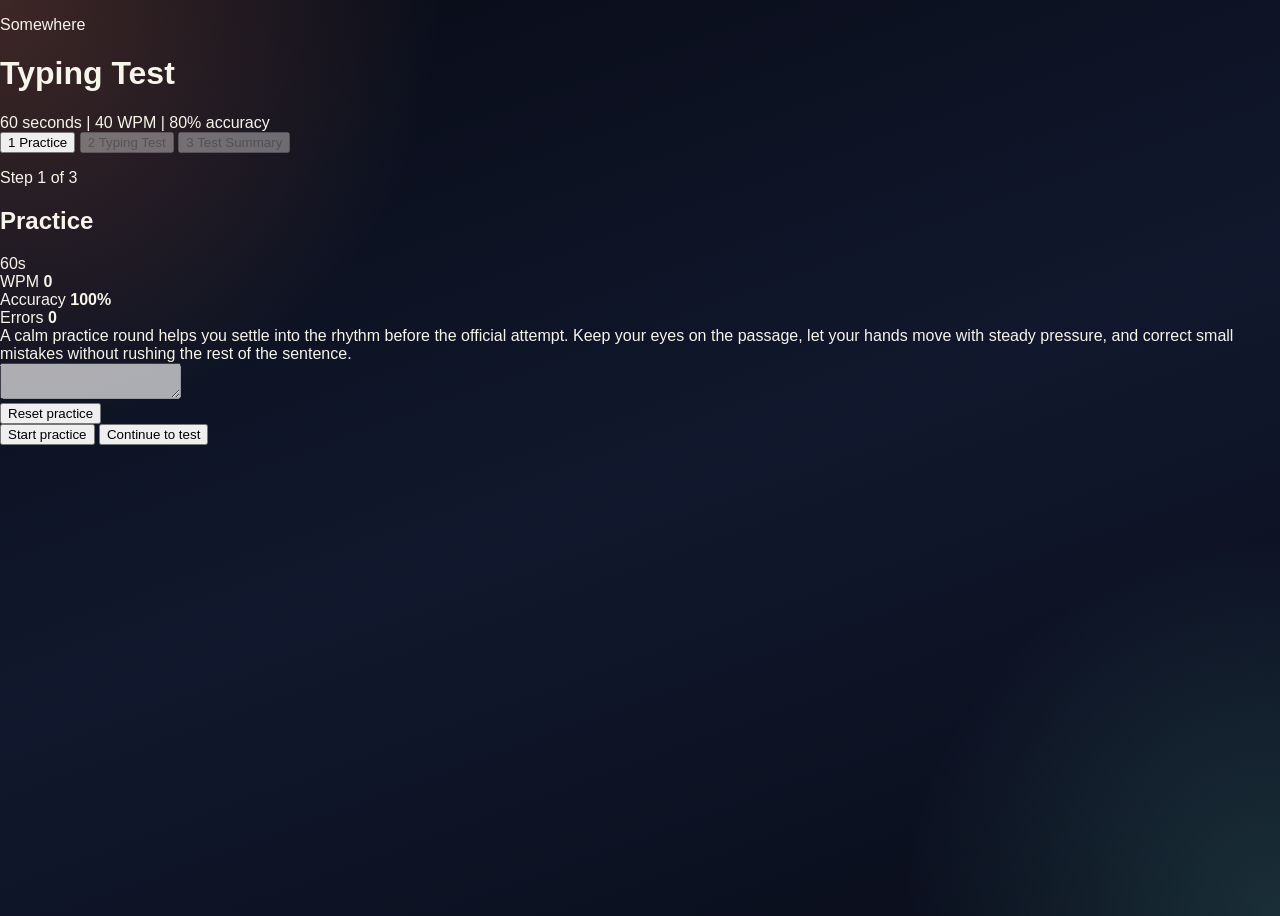
==== index.html @ 54fb6494 "major update on the interface interaction and ui" ====
<!DOCTYPE html>
<html lang="en">
<head>
    <meta charset="UTF-8">
    <meta name="viewport" content="width=device-width, initial-scale=1.0">
    <title>Somewhere Typing Test</title>
    <link rel="stylesheet" type="text/css" href="style.css">
</head>
<body>
    <main class="assessment-shell">
        <header class="app-header">
            <div>
                <p class="brand-mark">Somewhere</p>
                <h1>Typing Test</h1>
            </div>
            <div class="attempt-pill">60 seconds | 40 WPM | 80% accuracy</div>
        </header>

        <nav class="stepper" aria-label="Assessment progress">
            <button class="step" type="button" data-step-target="0">
                <span class="step-number">1</span>
                <span class="step-label">Practice</span>
            </button>
            <button class="step" type="button" data-step-target="1">
                <span class="step-number">2</span>
                <span class="step-label">Typing Test</span>
            </button>
            <button class="step" type="button" data-step-target="2">
                <span class="step-number">3</span>
                <span class="step-label">Test Summary</span>
            </button>
        </nav>

        <section class="panel" data-step="0">
            <div class="panel-heading with-actions">
                <div>
                    <p class="section-kicker">Step 1 of 3</p>
                    <h2>Practice</h2>
                </div>
                <div class="timer-chip"><span id="practiceTime">60</span>s</div>
            </div>

            <div class="metrics-grid compact">
                <div class="metric">
                    <span>WPM</span>
                    <strong id="practiceWpm">0</strong>
                </div>
                <div class="metric">
                    <span>Accuracy</span>
                    <strong id="practiceAccuracy">100%</strong>
                </div>
                <div class="metric">
                    <span>Errors</span>
                    <strong id="practiceErrors">0</strong>
                </div>
            </div>

            <div class="typing-layout">
                <div class="passage" id="practicePassage" aria-label="Practice passage"></div>
                <textarea id="practiceInput" spellcheck="false" autocomplete="off" autocorrect="off" autocapitalize="off" disabled></textarea>
            </div>

            <div class="button-row split">
                <button class="secondary-btn" type="button" id="resetPractice">Reset practice</button>
                <div class="cluster">
                    <button class="primary-btn" type="button" id="startPractice">Start practice</button>
                    <button class="primary-btn" type="button" data-next>Continue to test</button>
                </div>
            </div>
        </section>

        <section class="panel" data-step="1" hidden>
            <div class="panel-heading with-actions">
                <div>
                    <p class="section-kicker">Step 2 of 3</p>
                    <h2>Typing Test</h2>
                </div>
                <div class="timer-chip official"><span id="testTime">60</span>s</div>
            </div>

            <div class="metrics-grid">
                <div class="metric">
                    <span>Net WPM</span>
                    <strong id="testWpm">0</strong>
                </div>
                <div class="metric">
                    <span>Accuracy</span>
                    <strong id="testAccuracy">100%</strong>
                </div>
                <div class="metric">
                    <span>Errors</span>
                    <strong id="testErrors">0</strong>
                </div>
                <div class="metric">
                    <span>Typed</span>
                    <strong id="testTyped">0</strong>
                </div>
            </div>

            <div class="progress-track" aria-hidden="true">
                <div id="testProgress" class="progress-fill"></div>
            </div>

            <div class="typing-layout official-test">
                <div class="passage" id="testPassage" aria-label="Official test passage"></div>
                <textarea id="testInput" spellcheck="false" autocomplete="off" autocorrect="off" autocapitalize="off" disabled></textarea>
            </div>

            <div class="button-row split">
                <button class="secondary-btn" type="button" data-back>Back to practice</button>
                <div class="cluster">
                    <button class="primary-btn" type="button" id="startTest">Start test</button>
                    <button class="primary-btn" type="button" id="viewSummary" disabled>View summary</button>
                </div>
            </div>
        </section>

        <section class="panel" data-step="2" hidden>
            <div class="panel-heading">
                <p class="section-kicker">Step 3 of 3</p>
                <h2>Test Summary</h2>
            </div>

            <div class="summary-status" id="summaryStatus">
                Complete the official test to generate a result.
            </div>

            <dl class="summary-grid">
                <div>
                    <dt>Net WPM</dt>
                    <dd id="summaryWpm">-</dd>
                </div>
                <div>
                    <dt>Accuracy</dt>
                    <dd id="summaryAccuracy">-</dd>
                </div>
                <div>
                    <dt>Errors</dt>
                    <dd id="summaryErrors">-</dd>
                </div>
                <div>
                    <dt>Time used</dt>
                    <dd id="summaryTime">-</dd>
                </div>
                <div>
                    <dt>Result date</dt>
                    <dd id="summaryDate">-</dd>
                </div>
            </dl>

            <div class="button-row split">
                <button class="secondary-btn" type="button" id="newAssessment">New assessment</button>
                <button class="primary-btn" type="button" id="printSummary">Print result</button>
            </div>
        </section>
    </main>

    <script src="typing.js"></script>
</body>
</html>
---- style.css ----
:root {
    --bg: #0d1020;
    --panel: rgba(13, 19, 37, 0.78);
    --panel-strong: rgba(11, 17, 33, 0.92);
    --border: rgba(160, 179, 214, 0.18);
    --text: #f7f4ea;
    --muted: #a8b1c7;
    --accent: #ff8a5b;
    --accent-soft: #ffd8b7;
    --cyan: #70e1d0;
    --danger: #ff6b6b;
    --success: #83d483;
    --shadow: 0 24px 70px rgba(0, 0, 0, 0.35);
}

* {
    box-sizing: border-box;
}

body {
    margin: 0;
    min-height: 100vh;
    font-family: "Space Grotesk", sans-serif;
    color: var(--text);
    background:
        radial-gradient(circle at top left, rgba(255, 138, 91, 0.22), transparent 28%),
        radial-gradient(circle at bottom right, rgba(112, 225, 208, 0.16), transparent 24%),
        linear-gradient(160deg, #080b16 0%, #11182d 52%, #090d1a 100%);
}

.app_shell {
    width: min(1180px, calc(100% - 32px));
    margin: 0 auto;
    padding: 48px 0 64px;
    display: grid;
    grid-template-columns: 0.9fr 1.1fr;
    gap: 28px;
    align-items: start;
}

.hero_panel,
.container {
    border: 1px solid var(--border);
    border-radius: 28px;
    background: var(--panel);
    backdrop-filter: blur(18px);
    box-shadow: var(--shadow);
}

.hero_panel {
    padding: 36px;
    position: sticky;
    top: 24px;
    overflow: hidden;
}

.hero_panel::after {
    content: "";
    position: absolute;
    inset: auto -40px -60px auto;
    width: 220px;
    height: 220px;
    border-radius: 50%;
    background: radial-gradient(circle, rgba(255, 138, 91, 0.28), transparent 68%);
    pointer-events: none;
}

.eyebrow,
.panel_label,
.quote_prompt,
.input_label,
.helper_text,
.header_text,
.status_badge {
    letter-spacing: 0.08em;
    text-transform: uppercase;
}

.eyebrow,
.panel_label,
.quote_prompt,
.input_label,
.helper_text,
.header_text {
    color: var(--muted);
}

.eyebrow,
.panel_label {
    font-size: 0.78rem;
    margin: 0 0 14px;
}

.heading {
    margin: 0;
    font-size: clamp(2.8rem, 5vw, 4.8rem);
    line-height: 0.95;
    max-width: 10ch;
}

.subheading {
    margin: 22px 0 0;
    font-size: 1.06rem;
    line-height: 1.7;
    max-width: 46ch;
    color: #d6dbeb;
}

.container {
    padding: 28px;
}

.test_topbar,
.action_row,
.results_header {
    display: flex;
    align-items: center;
    justify-content: space-between;
    gap: 16px;
}

.panel_title {
    margin: 0;
    font-size: 1.7rem;
}

.status_badge {
    padding: 12px 16px;
    border-radius: 999px;
    font-size: 0.74rem;
    font-weight: 700;
    color: #1d233a;
    background: linear-gradient(135deg, var(--accent-soft), #fff5dc);
}

.header {
    margin-top: 24px;
    display: grid;
    grid-template-columns: repeat(5, minmax(0, 1fr));
    gap: 14px;
}

.stat_card {
    padding: 18px;
    min-height: 114px;
    border-radius: 22px;
    background: linear-gradient(180deg, rgba(255, 255, 255, 0.06), rgba(255, 255, 255, 0.02));
    border: 1px solid rgba(255, 255, 255, 0.08);
}

.header_text {
    font-size: 0.72rem;
    font-weight: 700;
}

.curr_time,
.curr_errors,
.curr_accuracy,
.curr_cpm,
.curr_wpm {
    margin-top: 18px;
    font-family: "IBM Plex Mono", monospace;
    font-size: clamp(1.9rem, 3vw, 2.5rem);
    font-weight: 600;
}

.timer .curr_time {
    color: var(--accent-soft);
}

.accuracy .curr_accuracy {
    color: var(--cyan);
}

.errors .curr_errors {
    color: #ffb3b3;
}

.wpm .curr_wpm,
.cpm .curr_cpm {
    color: #f8e49a;
}

.progress_track {
    margin-top: 18px;
    width: 100%;
    height: 10px;
    border-radius: 999px;
    background: rgba(255, 255, 255, 0.08);
    overflow: hidden;
}

.progress_fill {
    width: 0%;
    height: 100%;
    border-radius: inherit;
    background: linear-gradient(90deg, var(--cyan), var(--accent));
    transition: width 0.25s ease;
}

.quote_panel {
    margin-top: 22px;
    padding: 22px;
    border-radius: 24px;
    background: var(--panel-strong);
    border: 1px solid rgba(255, 255, 255, 0.06);
}

.quote_prompt {
    margin: 0 0 12px;
    font-size: 0.72rem;
}

.quote {
    min-height: 148px;
    font-size: clamp(1.05rem, 2vw, 1.35rem);
    line-height: 1.9;
    color: #f8f6ef;
}

.input_label {
    display: inline-block;
    margin-top: 22px;
    font-size: 0.72rem;
    font-weight: 700;
}

.input_area {
    width: 100%;
    min-height: 180px;
    margin-top: 10px;
    padding: 20px 22px;
    border: 1px solid rgba(255, 255, 255, 0.12);
    border-radius: 24px;
    background: rgba(244, 238, 224, 0.95);
    color: #1c2233;
    font: 600 1.05rem/1.7 "IBM Plex Mono", monospace;
    resize: vertical;
    outline: none;
    transition: border-color 0.2s ease, box-shadow 0.2s ease, transform 0.2s ease;
}

.input_area:focus {
    border-color: rgba(112, 225, 208, 0.9);
    box-shadow: 0 0 0 5px rgba(112, 225, 208, 0.14);
    transform: translateY(-1px);
}

.input_area:disabled {
    cursor: not-allowed;
    opacity: 0.75;
}

.action_row {
    margin-top: 18px;
}

.results_panel {
    margin-top: 24px;
    padding: 22px;
    border-radius: 24px;
    background: linear-gradient(180deg, rgba(255, 255, 255, 0.05), rgba(255, 255, 255, 0.03));
    border: 1px solid rgba(255, 255, 255, 0.08);
}

.results_title {
    margin: 0;
    font-size: 1.25rem;
}

.best_badge {
    padding: 10px 14px;
    border-radius: 999px;
    background: rgba(112, 225, 208, 0.14);
    color: var(--cyan);
    font: 700 0.82rem/1 "IBM Plex Mono", monospace;
}

.results_grid {
    margin-top: 18px;
    display: grid;
    grid-template-columns: repeat(4, minmax(0, 1fr));
    gap: 14px;
}

.result_card {
    padding: 18px;
    border-radius: 20px;
    background: rgba(7, 12, 26, 0.5);
    border: 1px solid rgba(255, 255, 255, 0.06);
}

.result_value {
    margin-top: 14px;
    font-family: "IBM Plex Mono", monospace;
    font-size: clamp(1.45rem, 2.5vw, 2rem);
    font-weight: 600;
    color: #fff0c7;
}

.results_note {
    margin: 16px 0 0;
    color: var(--muted);
    font-size: 0.92rem;
}

.helper_text {
    margin: 0;
    font-size: 0.72rem;
}

.restart_btn {
    display: none;
    border: 0;
    border-radius: 999px;
    padding: 14px 22px;
    background: linear-gradient(135deg, var(--accent), #ffb45b);
    color: #1e1820;
    font: 700 0.95rem/1 "Space Grotesk", sans-serif;
    cursor: pointer;
    transition: transform 0.2s ease, box-shadow 0.2s ease;
    box-shadow: 0 14px 30px rgba(255, 138, 91, 0.25);
}

.restart_btn:hover {
    transform: translateY(-2px);
    box-shadow: 0 18px 34px rgba(255, 138, 91, 0.32);
}

.incorrect_char {
    color: var(--danger);
    text-decoration: underline;
    text-decoration-thickness: 2px;
}

.correct_char {
    color: var(--success);
}

@media (max-width: 960px) {
    .app_shell {
        grid-template-columns: 1fr;
    }

    .hero_panel {
        position: static;
    }

    .header {
        grid-template-columns: repeat(2, minmax(0, 1fr));
    }

    .results_grid {
        grid-template-columns: repeat(2, minmax(0, 1fr));
    }
}

@media (max-width: 640px) {
    .app_shell {
        width: min(100% - 20px, 1180px);
        padding-top: 18px;
    }

    .hero_panel,
    .container {
        padding: 20px;
        border-radius: 22px;
    }

    .heading {
        max-width: none;
        font-size: 2.5rem;
    }

    .header {
        grid-template-columns: 1fr;
    }

    .test_topbar,
    .action_row,
    .results_header {
        flex-direction: column;
        align-items: stretch;
    }

    .status_badge,
    .restart_btn,
    .best_badge {
        text-align: center;
    }

    .results_grid {
        grid-template-columns: 1fr;
    }
}
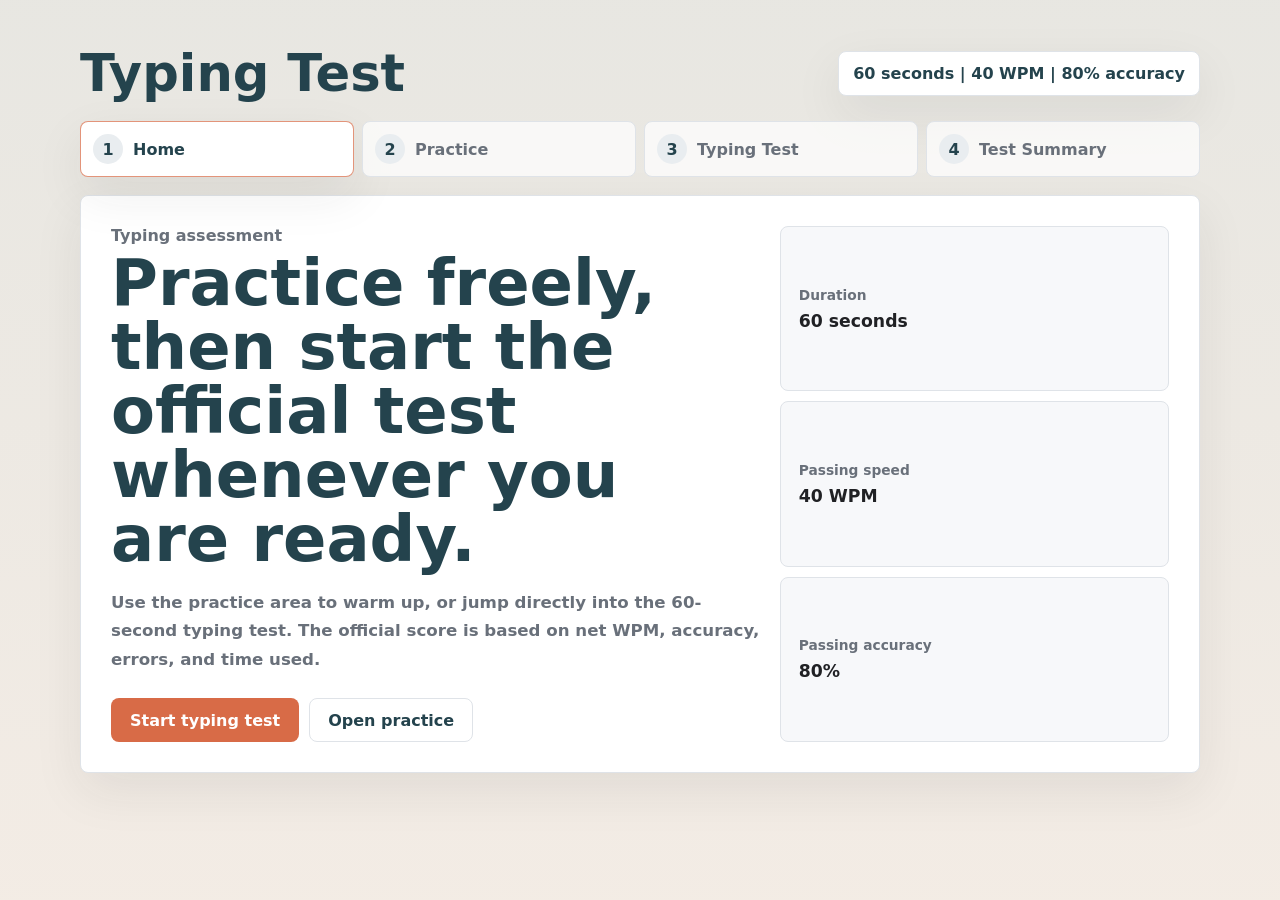
==== commit 7649d111: "added a landing page" ====
--- a/index.html
+++ b/index.html
@@ -10,7 +10,6 @@
     <main class="assessment-shell">
         <header class="app-header">
             <div>
-                <p class="brand-mark">Somewhere</p>
                 <h1>Typing Test</h1>
             </div>
             <div class="attempt-pill">60 seconds | 40 WPM | 80% accuracy</div>
@@ -19,22 +18,57 @@
         <nav class="stepper" aria-label="Assessment progress">
             <button class="step" type="button" data-step-target="0">
                 <span class="step-number">1</span>
-                <span class="step-label">Practice</span>
+                <span class="step-label">Home</span>
             </button>
             <button class="step" type="button" data-step-target="1">
                 <span class="step-number">2</span>
-                <span class="step-label">Typing Test</span>
+                <span class="step-label">Practice</span>
             </button>
             <button class="step" type="button" data-step-target="2">
                 <span class="step-number">3</span>
+                <span class="step-label">Typing Test</span>
+            </button>
+            <button class="step" type="button" data-step-target="3">
+                <span class="step-number">4</span>
                 <span class="step-label">Test Summary</span>
             </button>
         </nav>
 
         <section class="panel" data-step="0">
+            <div class="landing-grid">
+                <div class="landing-copy">
+                    <p class="section-kicker">Typing assessment</p>
+                    <h2>Practice freely, then start the official test whenever you are ready.</h2>
+                    <p>
+                        Use the practice area to warm up, or jump directly into the 60-second typing test. The official score is based on net WPM, accuracy, errors, and time used.
+                    </p>
+                    <div class="landing-actions">
+                        <button class="primary-btn" type="button" data-jump-target="2">Start typing test</button>
+                        <button class="secondary-btn" type="button" data-jump-target="1">Open practice</button>
+                    </div>
+                </div>
+
+                <dl class="landing-stats">
+                    <div>
+                        <dt>Duration</dt>
+                        <dd>60 seconds</dd>
+                    </div>
+                    <div>
+                        <dt>Passing speed</dt>
+                        <dd>40 WPM</dd>
+                    </div>
+                    <div>
+                        <dt>Passing accuracy</dt>
+                        <dd>80%</dd>
+                    </div>
+                </dl>
+            </div>
+        </section>
+
+        <section class="panel" data-step="1" hidden>
             <div class="panel-heading with-actions">
                 <div>
-                    <p class="section-kicker">Step 1 of 3</p>
+                    <p class="section-kicker">Practice mode</p>
                     <h2>Practice</h2>
                 </div>
                 <div class="timer-chip"><span id="practiceTime">60</span>s</div>
@@ -64,15 +98,15 @@
                 <button class="secondary-btn" type="button" id="resetPractice">Reset practice</button>
                 <div class="cluster">
                     <button class="primary-btn" type="button" id="startPractice">Start practice</button>
-                    <button class="primary-btn" type="button" data-next>Continue to test</button>
+                    <button class="primary-btn" type="button" data-jump-target="2">Open typing test</button>
                 </div>
             </div>
         </section>
 
-        <section class="panel" data-step="1" hidden>
+        <section class="panel" data-step="2" hidden>
             <div class="panel-heading with-actions">
                 <div>
-                    <p class="section-kicker">Step 2 of 3</p>
+                    <p class="section-kicker">Official attempt</p>
                     <h2>Typing Test</h2>
                 </div>
                 <div class="timer-chip official"><span id="testTime">60</span>s</div>
@@ -107,7 +141,7 @@
             </div>
 
             <div class="button-row split">
-                <button class="secondary-btn" type="button" data-back>Back to practice</button>
+                <button class="secondary-btn" type="button" data-jump-target="1">Open practice</button>
                 <div class="cluster">
                     <button class="primary-btn" type="button" id="startTest">Start test</button>
                     <button class="primary-btn" type="button" id="viewSummary" disabled>View summary</button>
@@ -115,9 +149,9 @@
             </div>
         </section>
 
-        <section class="panel" data-step="2" hidden>
+        <section class="panel" data-step="3" hidden>
             <div class="panel-heading">
-                <p class="section-kicker">Step 3 of 3</p>
+                <p class="section-kicker">Results</p>
                 <h2>Test Summary</h2>
             </div>
 
--- a/style.css
+++ b/style.css
@@ -1,395 +1,542 @@
 :root {
-    --bg: #0d1020;
-    --panel: rgba(13, 19, 37, 0.78);
-    --panel-strong: rgba(11, 17, 33, 0.92);
-    --border: rgba(160, 179, 214, 0.18);
-    --text: #f7f4ea;
-    --muted: #a8b1c7;
-    --accent: #ff8a5b;
-    --accent-soft: #ffd8b7;
-    --cyan: #70e1d0;
-    --danger: #ff6b6b;
-    --success: #83d483;
-    --shadow: 0 24px 70px rgba(0, 0, 0, 0.35);
+    --page: #f4f1eb;
+    --surface: #ffffff;
+    --surface-muted: #f7f8fa;
+    --ink: #202124;
+    --muted: #69707a;
+    --line: #dfe3e8;
+    --brand: #24434d;
+    --accent: #d86b47;
+    --blue: #3565a8;
+    --gold: #f2c14e;
+    --success: #1f8a5b;
+    --danger: #c44536;
+    --shadow: 0 18px 50px rgba(32, 33, 36, 0.08);
 }
 
 * {
     box-sizing: border-box;
+}
+
+html {
+    min-width: 320px;
 }
 
 body {
     margin: 0;
     min-height: 100vh;
-    font-family: "Space Grotesk", sans-serif;
-    color: var(--text);
+    font-family: Inter, ui-sans-serif, system-ui, -apple-system, BlinkMacSystemFont, "Segoe UI", sans-serif;
+    color: var(--ink);
     background:
-        radial-gradient(circle at top left, rgba(255, 138, 91, 0.22), transparent 28%),
-        radial-gradient(circle at bottom right, rgba(112, 225, 208, 0.16), transparent 24%),
-        linear-gradient(160deg, #080b16 0%, #11182d 52%, #090d1a 100%);
-}
-
-.app_shell {
-    width: min(1180px, calc(100% - 32px));
+        linear-gradient(180deg, rgba(36, 67, 77, 0.06), rgba(216, 107, 71, 0.04)),
+        var(--page);
+}
+
+button,
+input,
+textarea {
+    font: inherit;
+}
+
+button {
+    min-height: 44px;
+}
+
+.assessment-shell {
+    width: min(1120px, calc(100% - 32px));
     margin: 0 auto;
-    padding: 48px 0 64px;
-    display: grid;
-    grid-template-columns: 0.9fr 1.1fr;
-    gap: 28px;
-    align-items: start;
-}
-
-.hero_panel,
-.container {
-    border: 1px solid var(--border);
-    border-radius: 28px;
-    background: var(--panel);
-    backdrop-filter: blur(18px);
+    padding: 30px 0 46px;
+}
+
+.app-header {
+    display: flex;
+    align-items: center;
+    justify-content: space-between;
+    gap: 20px;
+    padding: 18px 0 22px;
+}
+
+.section-kicker,
+.metric span,
+dt,
+.attempt-pill {
+    letter-spacing: 0;
+}
+
+h1,
+h2 {
+    margin: 0;
+    color: var(--brand);
+}
+
+h1 {
+    font-size: clamp(2rem, 4vw, 3.45rem);
+    line-height: 1;
+}
+
+h2 {
+    font-size: clamp(1.55rem, 3vw, 2.2rem);
+}
+
+.attempt-pill,
+.timer-chip {
+    border: 1px solid var(--line);
+    border-radius: 8px;
+    background: var(--surface);
+    color: var(--brand);
+    font-weight: 800;
+    padding: 12px 14px;
+    white-space: nowrap;
     box-shadow: var(--shadow);
 }
 
-.hero_panel {
-    padding: 36px;
-    position: sticky;
-    top: 24px;
-    overflow: hidden;
-}
-
-.hero_panel::after {
-    content: "";
-    position: absolute;
-    inset: auto -40px -60px auto;
-    width: 220px;
-    height: 220px;
+.stepper {
+    display: grid;
+    grid-template-columns: repeat(4, minmax(0, 1fr));
+    gap: 8px;
+    margin-bottom: 18px;
+}
+
+.step {
+    display: flex;
+    align-items: center;
+    gap: 10px;
+    width: 100%;
+    padding: 12px;
+    border: 1px solid var(--line);
+    border-radius: 8px;
+    background: rgba(255, 255, 255, 0.72);
+    color: var(--muted);
+    text-align: left;
+    cursor: pointer;
+}
+
+.step:disabled {
+    cursor: not-allowed;
+    opacity: 0.56;
+}
+
+.step.is-active {
+    border-color: rgba(216, 107, 71, 0.72);
+    background: var(--surface);
+    color: var(--brand);
+    box-shadow: var(--shadow);
+}
+
+.step-number {
+    display: inline-grid;
+    place-items: center;
+    flex: 0 0 30px;
+    width: 30px;
+    height: 30px;
     border-radius: 50%;
-    background: radial-gradient(circle, rgba(255, 138, 91, 0.28), transparent 68%);
-    pointer-events: none;
-}
-
-.eyebrow,
-.panel_label,
-.quote_prompt,
-.input_label,
-.helper_text,
-.header_text,
-.status_badge {
-    letter-spacing: 0.08em;
-    text-transform: uppercase;
-}
-
-.eyebrow,
-.panel_label,
-.quote_prompt,
-.input_label,
-.helper_text,
-.header_text {
-    color: var(--muted);
-}
-
-.eyebrow,
-.panel_label {
-    font-size: 0.78rem;
-    margin: 0 0 14px;
-}
-
-.heading {
-    margin: 0;
-    font-size: clamp(2.8rem, 5vw, 4.8rem);
-    line-height: 0.95;
-    max-width: 10ch;
-}
-
-.subheading {
-    margin: 22px 0 0;
-    font-size: 1.06rem;
-    line-height: 1.7;
-    max-width: 46ch;
-    color: #d6dbeb;
-}
-
-.container {
-    padding: 28px;
-}
-
-.test_topbar,
-.action_row,
-.results_header {
+    background: #e9edf0;
+    color: var(--brand);
+    font-weight: 800;
+}
+
+.step-label {
+    min-width: 0;
+    font-weight: 800;
+    line-height: 1.2;
+}
+
+.panel {
+    border: 1px solid var(--line);
+    border-radius: 8px;
+    background: var(--surface);
+    padding: clamp(18px, 3vw, 30px);
+    box-shadow: var(--shadow);
+}
+
+.panel[hidden] {
+    display: none;
+}
+
+.panel-heading {
+    margin-bottom: 22px;
+}
+
+.panel-heading.with-actions {
     display: flex;
     align-items: center;
     justify-content: space-between;
     gap: 16px;
 }
 
-.panel_title {
+.section-kicker {
+    margin: 0 0 6px;
+    color: var(--muted);
+    font-weight: 800;
+}
+
+.landing-grid {
+    display: grid;
+    grid-template-columns: minmax(0, 1.25fr) minmax(280px, 0.75fr);
+    gap: 20px;
+    align-items: stretch;
+}
+
+.landing-copy {
+    display: grid;
+    align-content: center;
+    min-height: 360px;
+}
+
+.landing-copy h2 {
+    max-width: 13ch;
+    font-size: clamp(2.2rem, 5vw, 4rem);
+    line-height: 1;
+}
+
+.landing-copy p:not(.section-kicker) {
+    max-width: 58ch;
+    margin: 18px 0 0;
+    color: var(--muted);
+    font-size: 1.04rem;
+    font-weight: 700;
+    line-height: 1.7;
+}
+
+.landing-actions {
+    display: flex;
+    flex-wrap: wrap;
+    gap: 10px;
+    margin-top: 24px;
+}
+
+.landing-stats {
+    display: grid;
+    gap: 10px;
     margin: 0;
-    font-size: 1.7rem;
-}
-
-.status_badge {
-    padding: 12px 16px;
-    border-radius: 999px;
-    font-size: 0.74rem;
-    font-weight: 700;
-    color: #1d233a;
-    background: linear-gradient(135deg, var(--accent-soft), #fff5dc);
-}
-
-.header {
-    margin-top: 24px;
-    display: grid;
-    grid-template-columns: repeat(5, minmax(0, 1fr));
+}
+
+.landing-stats div {
+    display: grid;
+    align-content: center;
+    min-height: 110px;
+    border: 1px solid var(--line);
+    border-radius: 8px;
+    background: var(--surface-muted);
+    padding: 18px;
+}
+
+.summary-grid {
+    display: grid;
+    grid-template-columns: repeat(2, minmax(0, 1fr));
+    gap: 10px;
+    margin: 0;
+}
+
+.summary-grid div,
+.metric {
+    border: 1px solid var(--line);
+    border-radius: 8px;
+    background: var(--surface-muted);
+    padding: 16px;
+}
+
+dt {
+    color: var(--muted);
+    font-size: 0.86rem;
+    font-weight: 800;
+}
+
+dd {
+    margin: 8px 0 0;
+    color: var(--ink);
+    font-size: 1.08rem;
+    font-weight: 800;
+    overflow-wrap: anywhere;
+}
+
+label {
+    display: grid;
+    gap: 8px;
+    color: var(--brand);
+    font-weight: 800;
+}
+
+input,
+textarea {
+    width: 100%;
+    border: 1px solid var(--line);
+    border-radius: 8px;
+    background: #ffffff;
+    color: var(--ink);
+    outline: none;
+}
+
+input {
+    min-height: 48px;
+    padding: 11px 12px;
+}
+
+input:focus,
+textarea:focus {
+    border-color: var(--blue);
+    box-shadow: 0 0 0 4px rgba(53, 101, 168, 0.14);
+}
+
+input.is-invalid {
+    border-color: var(--danger);
+}
+
+.metrics-grid {
+    display: grid;
+    grid-template-columns: repeat(4, minmax(0, 1fr));
+    gap: 10px;
+    margin-bottom: 16px;
+}
+
+.metrics-grid.compact {
+    grid-template-columns: repeat(3, minmax(0, 1fr));
+}
+
+.metric {
+    min-height: 96px;
+}
+
+.metric span {
+    display: block;
+    color: var(--muted);
+    font-size: 0.86rem;
+    font-weight: 800;
+}
+
+.metric strong {
+    display: block;
+    margin-top: 10px;
+    color: var(--brand);
+    font-size: clamp(1.55rem, 4vw, 2.35rem);
+    line-height: 1;
+}
+
+.typing-layout {
+    display: grid;
+    grid-template-columns: 1fr;
     gap: 14px;
 }
 
-.stat_card {
+.passage {
+    min-height: 210px;
+    max-height: 330px;
+    overflow: auto;
+    border: 1px solid var(--line);
+    border-radius: 8px;
+    background: #fbfcfd;
     padding: 18px;
-    min-height: 114px;
-    border-radius: 22px;
-    background: linear-gradient(180deg, rgba(255, 255, 255, 0.06), rgba(255, 255, 255, 0.02));
-    border: 1px solid rgba(255, 255, 255, 0.08);
-}
-
-.header_text {
-    font-size: 0.72rem;
-    font-weight: 700;
-}
-
-.curr_time,
-.curr_errors,
-.curr_accuracy,
-.curr_cpm,
-.curr_wpm {
-    margin-top: 18px;
-    font-family: "IBM Plex Mono", monospace;
-    font-size: clamp(1.9rem, 3vw, 2.5rem);
-    font-weight: 600;
-}
-
-.timer .curr_time {
-    color: var(--accent-soft);
-}
-
-.accuracy .curr_accuracy {
-    color: var(--cyan);
-}
-
-.errors .curr_errors {
-    color: #ffb3b3;
-}
-
-.wpm .curr_wpm,
-.cpm .curr_cpm {
-    color: #f8e49a;
-}
-
-.progress_track {
-    margin-top: 18px;
+    color: #2b3137;
+    font-family: "Cascadia Mono", "SFMono-Regular", Consolas, monospace;
+    font-size: 1.06rem;
+    line-height: 1.75;
+    white-space: pre-wrap;
+}
+
+.passage span {
+    border-radius: 3px;
+}
+
+.passage .correct {
+    color: var(--success);
+}
+
+.passage .incorrect {
+    color: #ffffff;
+    background: var(--danger);
+}
+
+.passage .current {
+    outline: 2px solid rgba(53, 101, 168, 0.45);
+    background: rgba(53, 101, 168, 0.12);
+}
+
+textarea {
+    min-height: 150px;
+    padding: 16px;
+    resize: vertical;
+    font-family: "Cascadia Mono", "SFMono-Regular", Consolas, monospace;
+    font-size: 1.02rem;
+    line-height: 1.7;
+}
+
+textarea:disabled {
+    background: #edf0f3;
+    cursor: not-allowed;
+}
+
+.timer-chip {
+    min-width: 92px;
+    text-align: center;
+    font-size: 1.2rem;
+}
+
+.timer-chip.official {
+    background: var(--brand);
+    color: #ffffff;
+}
+
+.progress-track {
     width: 100%;
     height: 10px;
+    margin-bottom: 16px;
+    overflow: hidden;
     border-radius: 999px;
-    background: rgba(255, 255, 255, 0.08);
-    overflow: hidden;
-}
-
-.progress_fill {
+    background: #e6eaee;
+}
+
+.progress-fill {
     width: 0%;
     height: 100%;
     border-radius: inherit;
-    background: linear-gradient(90deg, var(--cyan), var(--accent));
+    background: linear-gradient(90deg, var(--blue), var(--accent));
     transition: width 0.25s ease;
 }
 
-.quote_panel {
+.button-row {
+    display: flex;
+    justify-content: flex-end;
+    gap: 10px;
     margin-top: 22px;
-    padding: 22px;
-    border-radius: 24px;
-    background: var(--panel-strong);
-    border: 1px solid rgba(255, 255, 255, 0.06);
-}
-
-.quote_prompt {
-    margin: 0 0 12px;
-    font-size: 0.72rem;
-}
-
-.quote {
-    min-height: 148px;
-    font-size: clamp(1.05rem, 2vw, 1.35rem);
-    line-height: 1.9;
-    color: #f8f6ef;
-}
-
-.input_label {
-    display: inline-block;
-    margin-top: 22px;
-    font-size: 0.72rem;
-    font-weight: 700;
-}
-
-.input_area {
-    width: 100%;
-    min-height: 180px;
-    margin-top: 10px;
-    padding: 20px 22px;
-    border: 1px solid rgba(255, 255, 255, 0.12);
-    border-radius: 24px;
-    background: rgba(244, 238, 224, 0.95);
-    color: #1c2233;
-    font: 600 1.05rem/1.7 "IBM Plex Mono", monospace;
-    resize: vertical;
-    outline: none;
-    transition: border-color 0.2s ease, box-shadow 0.2s ease, transform 0.2s ease;
-}
-
-.input_area:focus {
-    border-color: rgba(112, 225, 208, 0.9);
-    box-shadow: 0 0 0 5px rgba(112, 225, 208, 0.14);
-    transform: translateY(-1px);
-}
-
-.input_area:disabled {
+}
+
+.button-row.split {
+    justify-content: space-between;
+}
+
+.cluster {
+    display: flex;
+    flex-wrap: wrap;
+    justify-content: flex-end;
+    gap: 10px;
+}
+
+.primary-btn,
+.secondary-btn {
+    border: 1px solid transparent;
+    border-radius: 8px;
+    padding: 11px 18px;
+    font-weight: 900;
+    cursor: pointer;
+}
+
+.primary-btn {
+    background: var(--accent);
+    color: #ffffff;
+}
+
+.primary-btn:hover:not(:disabled) {
+    background: #c85e3d;
+}
+
+.secondary-btn {
+    border-color: var(--line);
+    background: #ffffff;
+    color: var(--brand);
+}
+
+.secondary-btn:hover:not(:disabled) {
+    background: var(--surface-muted);
+}
+
+button:disabled {
     cursor: not-allowed;
-    opacity: 0.75;
-}
-
-.action_row {
-    margin-top: 18px;
-}
-
-.results_panel {
-    margin-top: 24px;
-    padding: 22px;
-    border-radius: 24px;
-    background: linear-gradient(180deg, rgba(255, 255, 255, 0.05), rgba(255, 255, 255, 0.03));
-    border: 1px solid rgba(255, 255, 255, 0.08);
-}
-
-.results_title {
-    margin: 0;
-    font-size: 1.25rem;
-}
-
-.best_badge {
-    padding: 10px 14px;
-    border-radius: 999px;
-    background: rgba(112, 225, 208, 0.14);
-    color: var(--cyan);
-    font: 700 0.82rem/1 "IBM Plex Mono", monospace;
-}
-
-.results_grid {
-    margin-top: 18px;
-    display: grid;
-    grid-template-columns: repeat(4, minmax(0, 1fr));
-    gap: 14px;
-}
-
-.result_card {
-    padding: 18px;
-    border-radius: 20px;
-    background: rgba(7, 12, 26, 0.5);
-    border: 1px solid rgba(255, 255, 255, 0.06);
-}
-
-.result_value {
-    margin-top: 14px;
-    font-family: "IBM Plex Mono", monospace;
-    font-size: clamp(1.45rem, 2.5vw, 2rem);
-    font-weight: 600;
-    color: #fff0c7;
-}
-
-.results_note {
-    margin: 16px 0 0;
-    color: var(--muted);
-    font-size: 0.92rem;
-}
-
-.helper_text {
-    margin: 0;
-    font-size: 0.72rem;
-}
-
-.restart_btn {
-    display: none;
-    border: 0;
-    border-radius: 999px;
-    padding: 14px 22px;
-    background: linear-gradient(135deg, var(--accent), #ffb45b);
-    color: #1e1820;
-    font: 700 0.95rem/1 "Space Grotesk", sans-serif;
-    cursor: pointer;
-    transition: transform 0.2s ease, box-shadow 0.2s ease;
-    box-shadow: 0 14px 30px rgba(255, 138, 91, 0.25);
-}
-
-.restart_btn:hover {
-    transform: translateY(-2px);
-    box-shadow: 0 18px 34px rgba(255, 138, 91, 0.32);
-}
-
-.incorrect_char {
+    opacity: 0.55;
+}
+
+.summary-status {
+    border-radius: 8px;
+    padding: 16px;
+    margin-bottom: 16px;
+    background: var(--surface-muted);
+    color: var(--brand);
+    font-size: clamp(1.12rem, 3vw, 1.55rem);
+    font-weight: 900;
+}
+
+.summary-status.pass {
+    background: #e8f5ee;
+    color: var(--success);
+}
+
+.summary-status.fail {
+    background: #fae9e6;
     color: var(--danger);
-    text-decoration: underline;
-    text-decoration-thickness: 2px;
-}
-
-.correct_char {
-    color: var(--success);
-}
-
-@media (max-width: 960px) {
-    .app_shell {
+}
+
+@media (max-width: 820px) {
+    .app-header,
+    .panel-heading.with-actions,
+    .button-row.split {
+        align-items: stretch;
+        flex-direction: column;
+    }
+
+    .stepper {
         grid-template-columns: 1fr;
     }
 
-    .hero_panel {
-        position: static;
-    }
-
-    .header {
-        grid-template-columns: repeat(2, minmax(0, 1fr));
-    }
-
-    .results_grid {
-        grid-template-columns: repeat(2, minmax(0, 1fr));
-    }
-}
-
-@media (max-width: 640px) {
-    .app_shell {
-        width: min(100% - 20px, 1180px);
-        padding-top: 18px;
-    }
-
-    .hero_panel,
-    .container {
-        padding: 20px;
-        border-radius: 22px;
-    }
-
-    .heading {
+    .step {
+        min-height: 58px;
+    }
+
+    .landing-grid {
+        grid-template-columns: 1fr;
+    }
+
+    .landing-copy {
+        min-height: auto;
+    }
+
+    .landing-copy h2 {
         max-width: none;
-        font-size: 2.5rem;
-    }
-
-    .header {
+    }
+
+    .landing-actions {
+        justify-content: stretch;
+    }
+
+    .summary-grid,
+    .metrics-grid,
+    .metrics-grid.compact {
         grid-template-columns: 1fr;
     }
 
-    .test_topbar,
-    .action_row,
-    .results_header {
-        flex-direction: column;
-        align-items: stretch;
-    }
-
-    .status_badge,
-    .restart_btn,
-    .best_badge {
+    .attempt-pill,
+    .timer-chip {
+        width: 100%;
         text-align: center;
     }
 
-    .results_grid {
-        grid-template-columns: 1fr;
-    }
-}
+    .button-row,
+    .cluster {
+        justify-content: stretch;
+    }
+
+    .primary-btn,
+    .secondary-btn {
+        width: 100%;
+    }
+}
+
+@media print {
+    body {
+        background: #ffffff;
+    }
+
+    .stepper,
+    .button-row,
+    .panel:not([data-step="3"]) {
+        display: none !important;
+    }
+
+    .assessment-shell {
+        width: 100%;
+        padding: 0;
+    }
+
+    .panel {
+        border: 0;
+        box-shadow: none;
+    }
+}
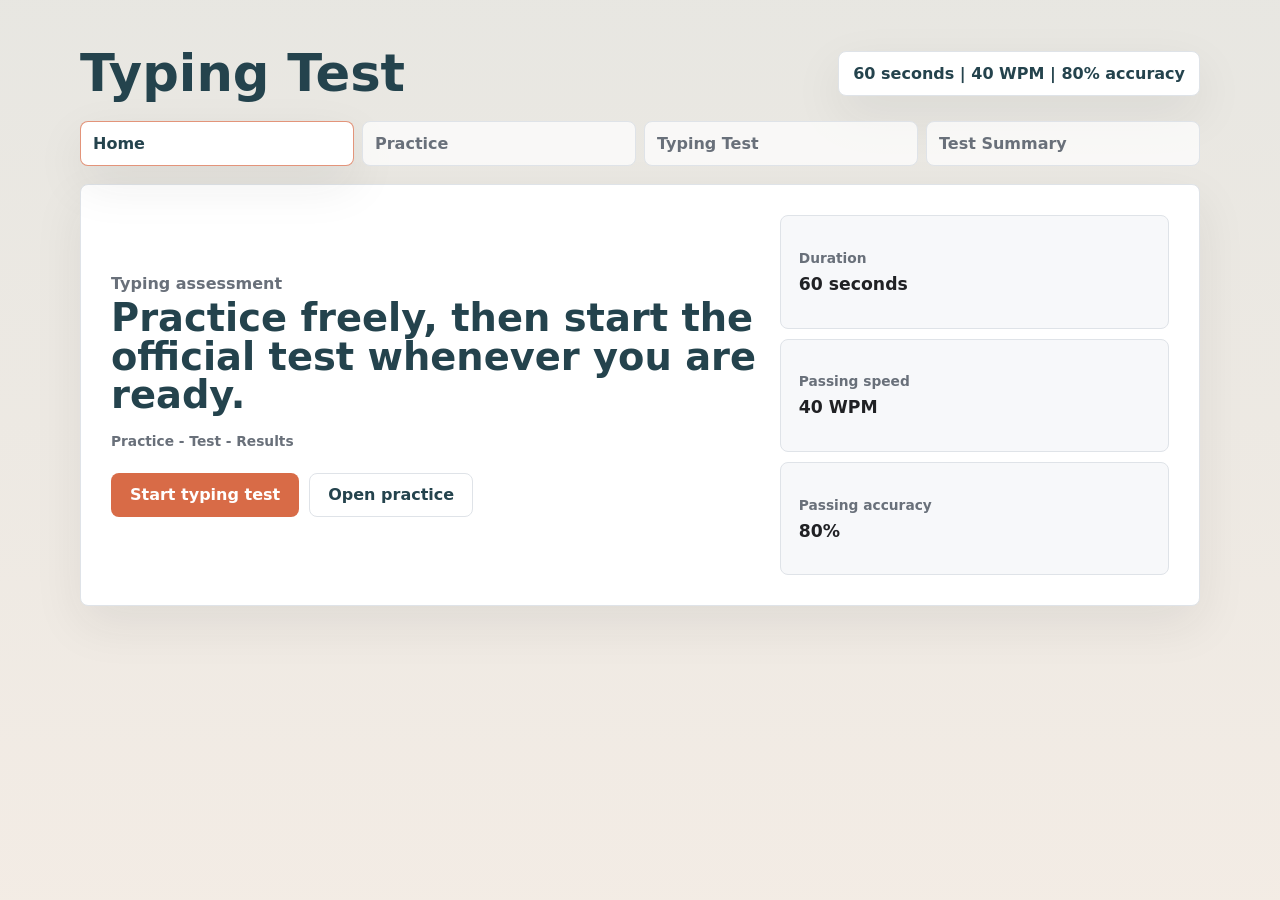
==== commit 4dc6fcd1: "improved landing page ui" ====
--- a/index.html
+++ b/index.html
@@ -17,19 +17,15 @@
 
         <nav class="stepper" aria-label="Assessment progress">
             <button class="step" type="button" data-step-target="0">
-                <span class="step-number">1</span>
                 <span class="step-label">Home</span>
             </button>
             <button class="step" type="button" data-step-target="1">
-                <span class="step-number">2</span>
                 <span class="step-label">Practice</span>
             </button>
             <button class="step" type="button" data-step-target="2">
-                <span class="step-number">3</span>
                 <span class="step-label">Typing Test</span>
             </button>
             <button class="step" type="button" data-step-target="3">
-                <span class="step-number">4</span>
                 <span class="step-label">Test Summary</span>
             </button>
         </nav>
@@ -40,7 +36,7 @@
                     <p class="section-kicker">Typing assessment</p>
                     <h2>Practice freely, then start the official test whenever you are ready.</h2>
                     <p>
-                        Use the practice area to warm up, or jump directly into the 60-second typing test. The official score is based on net WPM, accuracy, errors, and time used.
+                        Practice - Test - Results
                     </p>
                     <div class="landing-actions">
                         <button class="primary-btn" type="button" data-jump-target="2">Start typing test</button>
--- a/style.css
+++ b/style.css
@@ -184,8 +184,8 @@
 }
 
 .landing-copy h2 {
-    max-width: 13ch;
-    font-size: clamp(2.2rem, 5vw, 4rem);
+    max-width: 53ch;
+    font-size: clamp(1.55rem, 3vw, 3.2rem);
     line-height: 1;
 }
 
@@ -193,9 +193,8 @@
     max-width: 58ch;
     margin: 18px 0 0;
     color: var(--muted);
-    font-size: 1.04rem;
+    font-size: 0.86rem;
     font-weight: 700;
-    line-height: 1.7;
 }
 
 .landing-actions {
